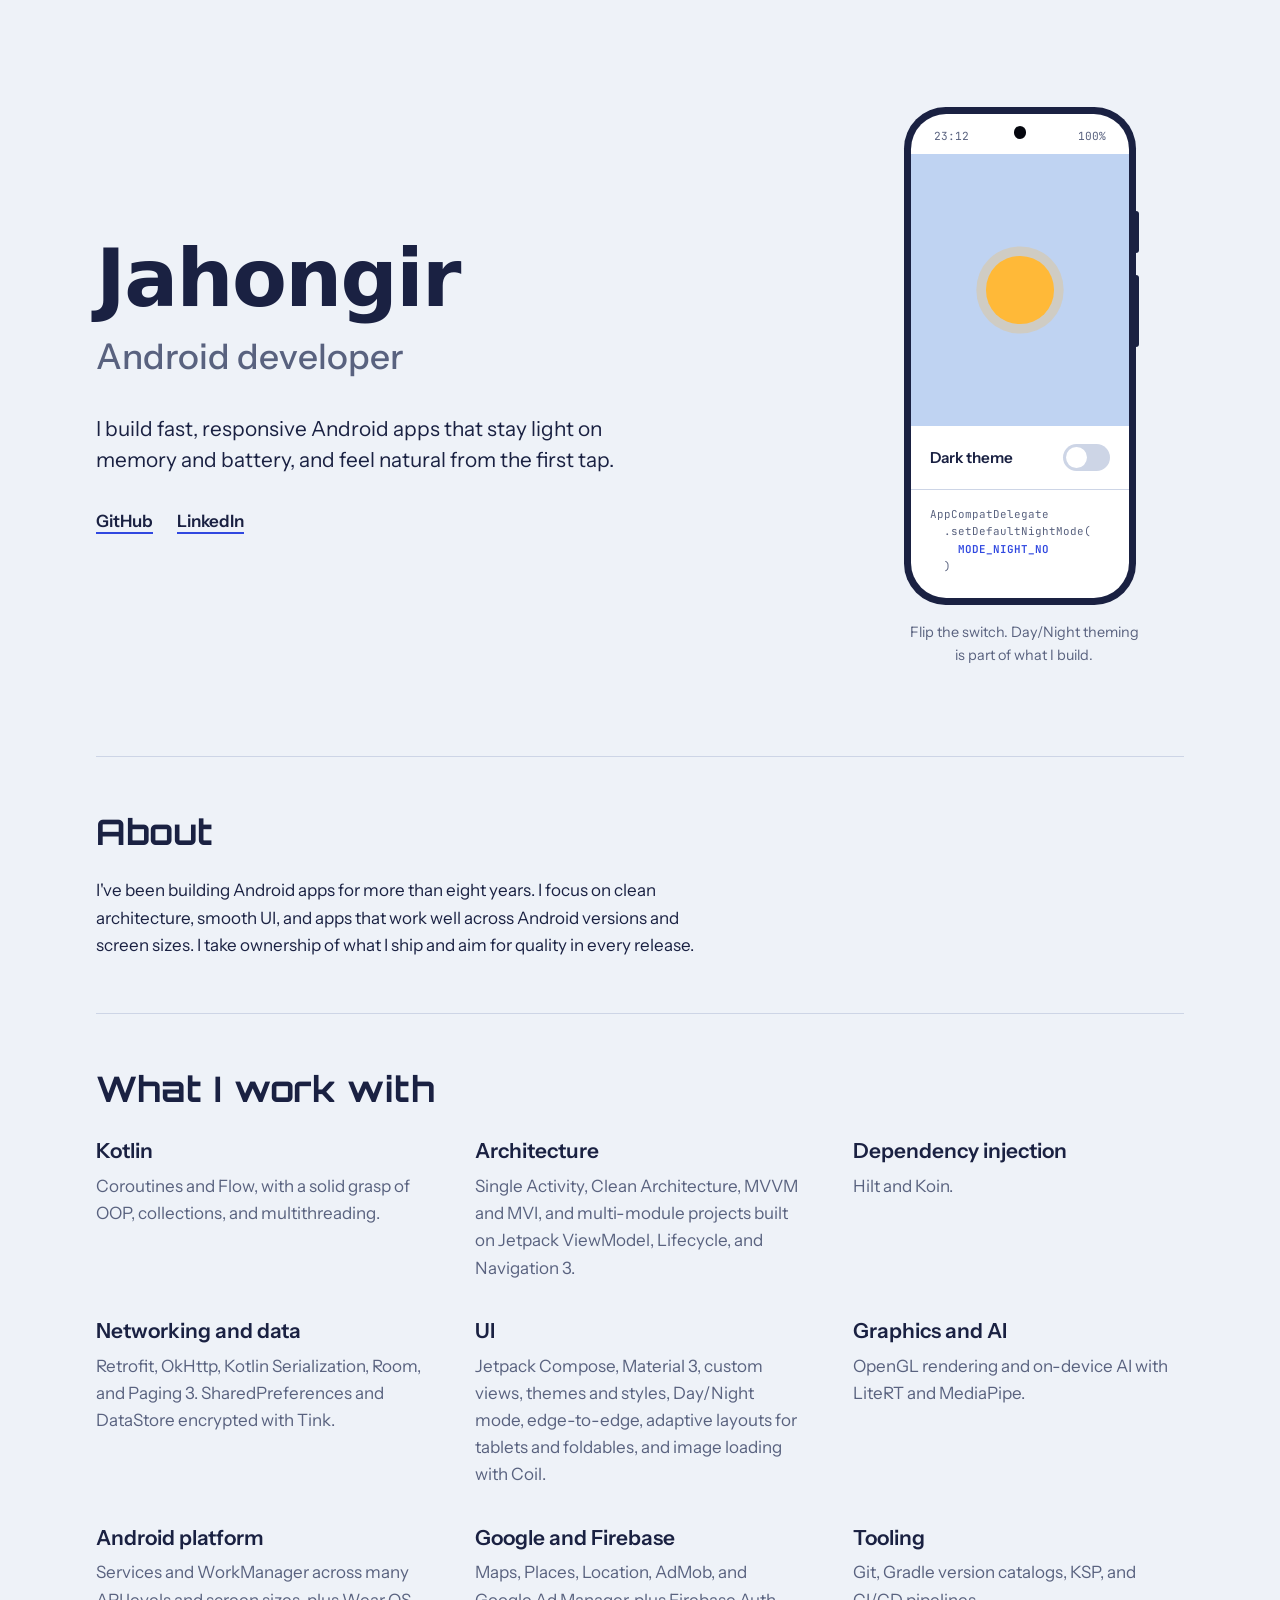
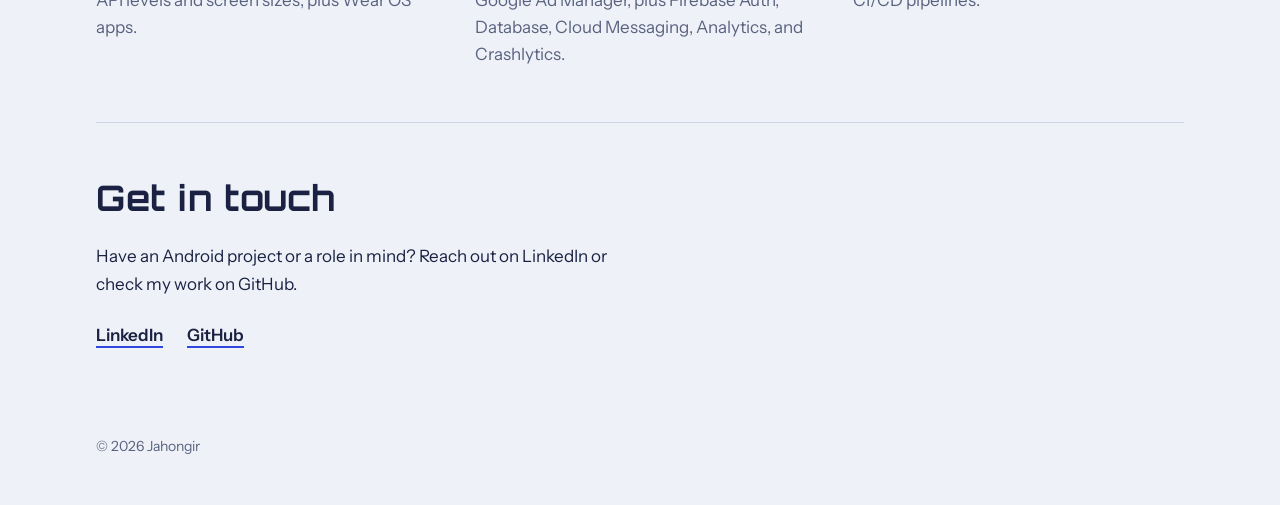
==== index.html @ 032006e1 "Update profile links" ====
<!DOCTYPE html>
<html lang="en">
<head>
<meta charset="utf-8">
<meta name="viewport" content="width=device-width, initial-scale=1, viewport-fit=cover">
<title>Jahongir · Android developer</title>
<meta name="description" content="Jahongir, Android developer building fast, responsive, memory-efficient apps.">
<link rel="icon" href="data:image/svg+xml,<svg xmlns='http://www.w3.org/2000/svg' viewBox='0 0 100 100'><text y='.9em' font-size='90'>📱</text></svg>">

<!-- Applies the saved or system theme before first paint to avoid a flash. -->
<script>
  (function () {
    var theme = null;
    try { theme = localStorage.getItem("theme"); } catch (e) {}
    if (theme !== "light" && theme !== "dark") {
      var prefersDark = window.matchMedia("(prefers-color-scheme: dark)").matches;
      theme = prefersDark ? "dark" : "light";
    }
    document.documentElement.dataset.theme = theme;
  })();
</script>

<link rel="preconnect" href="https://fonts.googleapis.com">
<link rel="preconnect" href="https://fonts.gstatic.com" crossorigin>
<link href="https://fonts.googleapis.com/css2?family=Google+Sans+Flex:opsz,wght,ROND@6..144,400..900,0..100&family=Orbitron:wght@500..900&family=Instrument+Sans:wght@400;500;600&family=JetBrains+Mono:wght@400;600&display=swap" rel="stylesheet">
<link rel="stylesheet" href="style.css">
</head>
<body>

<main class="wrap">

  <header class="hero">
    <div>
      <h1 class="name">Jahongir</h1>
      <p class="role">Android developer</p>
      <p class="intro">
        I build fast, responsive Android apps that stay light on memory
        and battery, and feel natural from the first tap.
      </p>
      <ul class="links">
        <li><a href="https://github.com/wixeless">GitHub</a></li>
        <li><a href="https://www.linkedin.com/in/wixeless">LinkedIn</a></li>
      </ul>
    </div>

    <figure class="device" aria-label="Theme switcher styled as a phone">
      <div class="phone">
        <div class="screen">
          <div class="status" aria-hidden="true"><span id="clock">12:00</span><span class="camera"></span><span>100%</span></div>
          <div class="sky" aria-hidden="true"><span class="orb"></span></div>
          <button class="setting" id="theme-switch" type="button" role="switch" aria-checked="false">
            <span>Dark theme</span>
            <span class="track" aria-hidden="true"><span class="knob"></span></span>
          </button>
          <pre class="code" aria-hidden="true">AppCompatDelegate
  .setDefaultNightMode(
    <b id="night-mode">MODE_NIGHT_NO</b>
  )</pre>
        </div>
      </div>
      <figcaption class="caption">Flip the switch. Day/Night theming is part of what I build.</figcaption>
    </figure>
  </header>

  <section class="about" aria-labelledby="about-title">
    <h2 id="about-title">About</h2>
    <p>
      I've been building Android apps for more than eight years. I focus on
      clean architecture, smooth UI, and apps that work well across Android
      versions and screen sizes. I take ownership of what I ship and aim for
      quality in every release.
    </p>
  </section>

  <section aria-labelledby="skills-title">
    <h2 id="skills-title">What I work with</h2>
    <dl class="skills">
      <div>
        <dt>Kotlin</dt>
        <dd>Coroutines and Flow, with a solid grasp of OOP, collections, and multithreading.</dd>
      </div>
      <div>
        <dt>Architecture</dt>
        <dd>Single Activity, Clean Architecture, MVVM and MVI, and multi-module projects built on Jetpack ViewModel, Lifecycle, and Navigation 3.</dd>
      </div>
      <div>
        <dt>Dependency injection</dt>
        <dd>Hilt and Koin.</dd>
      </div>
      <div>
        <dt>Networking and data</dt>
        <dd>Retrofit, OkHttp, Kotlin Serialization, Room, and Paging 3. SharedPreferences and DataStore encrypted with Tink.</dd>
      </div>
      <div>
        <dt>UI</dt>
        <dd>Jetpack Compose, Material 3, custom views, themes and styles, Day/Night mode, edge-to-edge, adaptive layouts for tablets and foldables, and image loading with Coil.</dd>
      </div>
      <div>
        <dt>Graphics and AI</dt>
        <dd>OpenGL rendering and on-device AI with LiteRT and MediaPipe.</dd>
      </div>
      <div>
        <dt>Android platform</dt>
        <dd>Services and WorkManager across many API levels and screen sizes, plus Wear OS apps.</dd>
      </div>
      <div>
        <dt>Google and Firebase</dt>
        <dd>Maps, Places, Location, AdMob, and Google Ad Manager, plus Firebase Auth, Database, Cloud Messaging, Analytics, and Crashlytics.</dd>
      </div>
      <div>
        <dt>Tooling</dt>
        <dd>Git, Gradle version catalogs, KSP, and CI/CD pipelines.</dd>
      </div>
    </dl>
  </section>

  <section class="contact" aria-labelledby="contact-title">
    <h2 id="contact-title">Get in touch</h2>
    <p>Have an Android project or a role in mind? Reach out on LinkedIn or check my work on GitHub.</p>
    <ul class="links">
      <li><a href="https://www.linkedin.com/in/wixeless">LinkedIn</a></li>
      <li><a href="https://github.com/wixeless">GitHub</a></li>
    </ul>
  </section>

  <footer>© <span id="year">2026</span> Jahongir</footer>

</main>

<script>
  const root = document.documentElement;
  const themeSwitch = document.getElementById("theme-switch");
  const nightMode = document.getElementById("night-mode");

  // Syncs the switch and the code sample with the current theme.
  function applyTheme(theme) {
    const isDark = theme === "dark";
    root.dataset.theme = theme;
    themeSwitch.setAttribute("aria-checked", String(isDark));
    nightMode.textContent = isDark ? "MODE_NIGHT_YES" : "MODE_NIGHT_NO";
  }

  function toggleTheme() {
    const nextTheme = root.dataset.theme === "dark" ? "light" : "dark";
    applyTheme(nextTheme);
    try { localStorage.setItem("theme", nextTheme); } catch (e) {}
  }

  const clock = document.getElementById("clock");
  // Time zones of regions where the 12-hour clock is the everyday format.
  const twelveHourZones = new Set([
    "America/New_York", "America/Chicago", "America/Denver", "America/Phoenix",
    "America/Los_Angeles", "America/Anchorage", "America/Juneau", "America/Adak",
    "America/Detroit", "America/Boise", "America/Menominee", "Pacific/Honolulu",
    "America/Toronto", "America/Vancouver", "America/Edmonton", "America/Winnipeg",
    "America/Halifax", "America/St_Johns", "America/Regina",
    "Pacific/Auckland", "Asia/Kolkata", "Asia/Calcutta", "Asia/Karachi",
    "Asia/Dhaka", "Asia/Manila", "Africa/Cairo"
  ]);
  const twelveHourZonePrefixes = [
    "Australia/", "America/Indiana/", "America/Kentucky/", "America/North_Dakota/"
  ];

  function usesTwelveHourClock(timeZone) {
    function hasPrefix(prefix) {
      return timeZone.startsWith(prefix);
    }

    if (twelveHourZones.has(timeZone)) {
      return true;
    }
    return twelveHourZonePrefixes.some(hasPrefix);
  }

  const visitorTimeZone = Intl.DateTimeFormat().resolvedOptions().timeZone;
  const isTwelveHour = usesTwelveHourClock(visitorTimeZone);
  const hourCycle = isTwelveHour ? "h12" : "h23";
  const clockOptions = { hour: "numeric", minute: "2-digit", hourCycle: hourCycle };
  const clockFormat = new Intl.DateTimeFormat([], clockOptions);

  function isNotDayPeriod(part) {
    return part.type !== "dayPeriod";
  }

  function partValue(part) {
    return part.value;
  }

  // Shows the visitor's local time in their region's clock format, without AM/PM.
  function updateClock() {
    const parts = clockFormat.formatToParts(new Date());
    const timeParts = parts.filter(isNotDayPeriod);
    clock.textContent = timeParts.map(partValue).join("").trim();
  }

  function startMinuteTicks() {
    updateClock();
    setInterval(updateClock, 60000);
  }

  themeSwitch.addEventListener("click", toggleTheme);
  applyTheme(root.dataset.theme || "light");

  updateClock();
  const msToNextMinute = 60000 - (Date.now() % 60000);
  setTimeout(startMinuteTicks, msToNextMinute);

  document.getElementById("year").textContent = new Date().getFullYear();
</script>

</body>
</html>
---- style.css ----
:root {
  --bg: #EEF2F8;
  --surface: #FFFFFF;
  --ink: #1A2142;
  --muted: #59627F;
  --accent: #3048E0;
  --line: #CDD5E6;
  --sky: #BFD3F2;

  --title: "Google Sans Flex", "Segoe UI", system-ui, sans-serif;
  --display: "Orbitron", "Eurostile", "Segoe UI", system-ui, sans-serif;
  --body: "Instrument Sans", "Segoe UI", system-ui, sans-serif;
  --mono: "JetBrains Mono", ui-monospace, "SFMono-Regular", Menlo, monospace;

  --step-0: 1.0625rem;
  --step-1: 1.3rem;
  --step-2: clamp(1.6rem, 1.2rem + 1.6vw, 2.2rem);
  --step-3: clamp(2.6rem, 1.2rem + 5vw, 5rem);

  color-scheme: light;
  box-sizing: border-box;
  padding-top: env(safe-area-inset-top, 0px);
  padding-bottom: env(safe-area-inset-bottom, 0px);
}

:root[data-theme="dark"] {
  --bg: #151A35;
  --surface: #1F2548;
  --ink: #E7EAF6;
  --muted: #9AA2C4;
  --accent: #FFC65C;
  --line: #2F3766;
  --sky: #262E5C;
  color-scheme: dark;
}

/* Fallback when scripts are disabled. */
@media (prefers-color-scheme: dark) {
  :root:not([data-theme]) {
    --bg: #151A35;
    --surface: #1F2548;
    --ink: #E7EAF6;
    --muted: #9AA2C4;
    --accent: #FFC65C;
    --line: #2F3766;
    --sky: #262E5C;
    color-scheme: dark;
  }
}

*, *::before, *::after { box-sizing: inherit; }

html { scroll-padding-top: env(safe-area-inset-top, 0px); }

body {
  margin: 0;
  background: var(--bg);
  color: var(--ink);
  font-family: var(--body);
  font-size: var(--step-0);
  line-height: 1.6;
  transition: background-color 400ms ease, color 400ms ease;
}

a { color: inherit; }

:focus-visible {
  outline: 3px solid var(--accent);
  outline-offset: 3px;
  border-radius: 4px;
}

.wrap {
  width: min(100% - 2.5rem, 68rem);
  margin-inline: auto;
}

/* Hero */

.hero {
  display: grid;
  grid-template-columns: 1fr auto;
  gap: clamp(2rem, 6vw, 5rem);
  align-items: center;
  padding-block: clamp(3rem, 10vh, 7rem) clamp(3rem, 8vh, 5rem);
}

.name {
  margin: 0;
  font-family: var(--title);
  font-size: var(--step-3);
  font-variation-settings: "opsz" 144, "ROND" 100;
  line-height: 1;
  letter-spacing: -0.02em;
}

.role {
  margin: 0.6rem 0 0;
  font-family: var(--body);
  font-size: var(--step-2);
  font-weight: 500;
  color: var(--muted);
}

.intro {
  max-width: 34rem;
  margin: 1.75rem 0 2rem;
  font-size: var(--step-1);
  line-height: 1.5;
}

.links {
  display: flex;
  flex-wrap: wrap;
  gap: 0.75rem 1.5rem;
  margin: 0;
  padding: 0;
  list-style: none;
}

.links a {
  font-weight: 600;
  text-decoration-color: var(--accent);
  text-decoration-thickness: 2px;
  text-underline-offset: 5px;
}

.links a:hover { color: var(--accent); }

/* Phone */

.device { text-align: center; }

.phone {
  position: relative;
  width: 14.5rem;
  padding: 0.45rem;
  border-radius: 2.6rem;
  background: var(--ink);
  transition: background-color 400ms ease;
}

/* Power and volume buttons on the right edge. */
.phone::before,
.phone::after {
  content: "";
  position: absolute;
  right: -0.2rem;
  width: 0.2rem;
  border-radius: 0 0.2rem 0.2rem 0;
  background: var(--ink);
  transition: background-color 400ms ease;
}

.phone::before { top: 6.5rem; height: 2.6rem; }
.phone::after { top: 10.5rem; height: 4.5rem; }

.screen {
  display: flex;
  flex-direction: column;
  aspect-ratio: 9 / 20;
  overflow: hidden;
  border-radius: 2.2rem;
  background: var(--surface);
  text-align: left;
  transition: background-color 400ms ease;
}

.status {
  position: relative;
  display: flex;
  justify-content: space-between;
  padding: 0.85rem 1.4rem 0.5rem;
  font-family: var(--mono);
  font-size: 0.7rem;
  color: var(--muted);
}

.camera {
  position: absolute;
  top: 0.75rem;
  left: 50%;
  width: 0.8rem;
  height: 0.8rem;
  margin-left: -0.4rem;
  border-radius: 50%;
  background: #05070F;
}

.sky {
  position: relative;
  flex: 1;
  min-height: 9rem;
  background: var(--sky);
  transition: background-color 400ms ease;
}

.orb {
  position: absolute;
  top: 50%;
  left: 50%;
  margin-top: -2.1rem;
  width: 4.2rem;
  height: 4.2rem;
  margin-left: -2.1rem;
  border-radius: 50%;
  background: #FFB938;
  box-shadow: 0 0 0 0.6rem rgba(255, 185, 56, 0.25);
  transition: background-color 500ms ease, box-shadow 500ms ease;
}

/* The inset shadow cuts the sun into a crescent moon. */
:root[data-theme="dark"] .orb {
  background: transparent;
  box-shadow: inset -1.1rem -0.5rem 0 0 var(--accent);
}

.setting {
  display: flex;
  width: 100%;
  align-items: center;
  justify-content: space-between;
  gap: 1rem;
  padding: 1.1rem 1.2rem;
  border: 0;
  border-bottom: 1px solid var(--line);
  background: none;
  color: var(--ink);
  font: 600 0.95rem var(--body);
  text-align: left;
  cursor: pointer;
}

.track {
  position: relative;
  flex: none;
  width: 2.9rem;
  height: 1.7rem;
  border-radius: 1rem;
  background: var(--line);
  transition: background-color 250ms ease;
}

.knob {
  position: absolute;
  top: 0.2rem;
  left: 0.2rem;
  width: 1.3rem;
  height: 1.3rem;
  border-radius: 50%;
  background: var(--surface);
  transition: transform 250ms ease;
}

.setting[aria-checked="true"] .track { background: var(--accent); }
.setting[aria-checked="true"] .knob { transform: translateX(1.2rem); }

.code {
  margin: 0;
  padding: 1rem 1.2rem 1.4rem;
  font-family: var(--mono);
  font-size: 0.68rem;
  line-height: 1.6;
  color: var(--muted);
  white-space: pre;
  overflow-x: auto;
}

.code b {
  font-weight: 600;
  color: var(--accent);
}

.caption {
  max-width: 15rem;
  margin: 1rem auto 0;
  font-size: 0.9rem;
  color: var(--muted);
}

/* Sections */

section {
  padding-block: clamp(2.5rem, 6vh, 4rem);
  border-top: 1px solid var(--line);
}

h2 {
  margin: 0 0 1.5rem;
  font-family: var(--display);
  font-size: var(--step-2);
  font-weight: 700;
  line-height: 1.2;
  letter-spacing: 0.02em;
}

.about p {
  max-width: 38rem;
  margin: 0;
}

.skills {
  display: grid;
  grid-template-columns: repeat(auto-fit, minmax(17rem, 1fr));
  gap: 2rem 3rem;
  margin: 0;
}

.skills dt {
  font-family: var(--body);
  font-size: var(--step-1);
  font-weight: 600;
}

.skills dd {
  margin: 0.35rem 0 0;
  color: var(--muted);
}

.contact p {
  max-width: 34rem;
  margin: 0 0 1.5rem;
}

footer {
  padding-block: 2rem 3rem;
  font-size: 0.875rem;
  color: var(--muted);
}

@media (max-width: 760px) {
  .hero { grid-template-columns: 1fr; }
  .device { justify-self: start; }
  .caption { margin-inline: 0; text-align: left; }
}

@media (prefers-reduced-motion: reduce) {
  *, *::before, *::after { transition: none !important; }
}
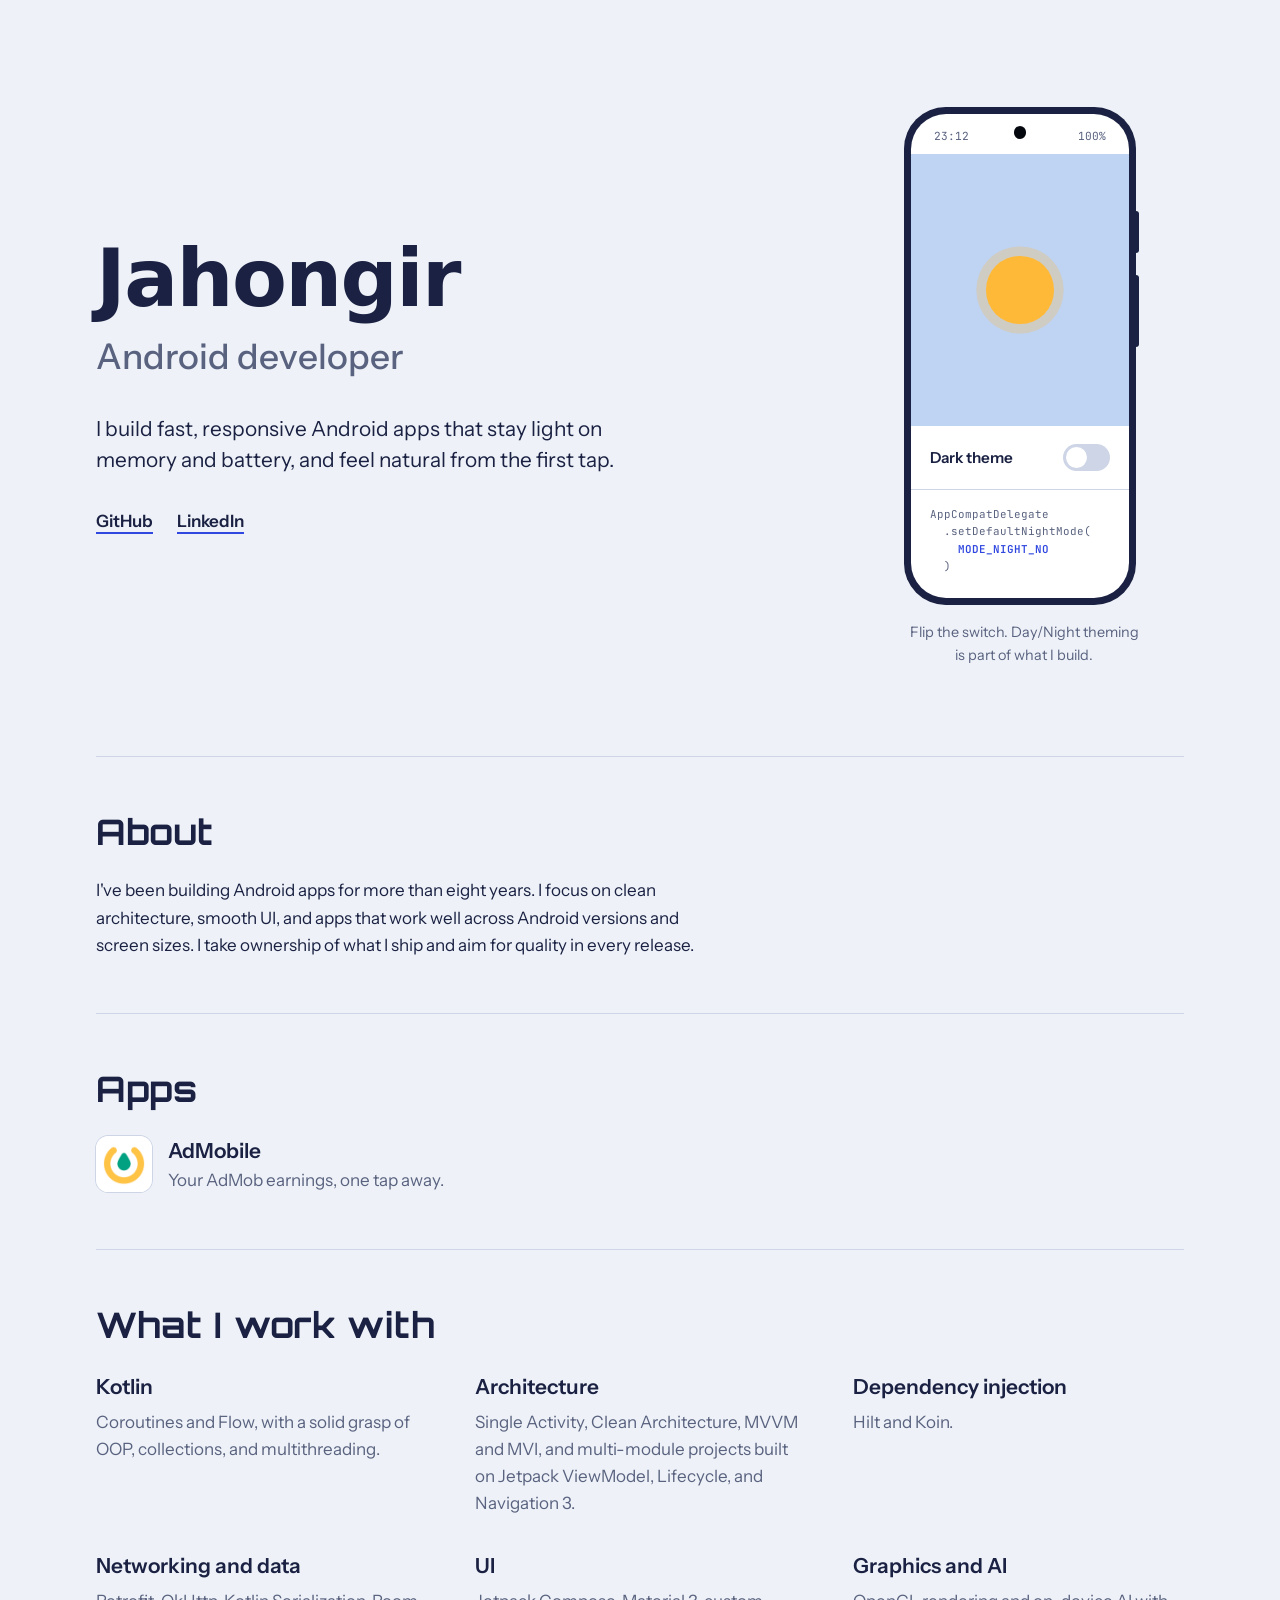
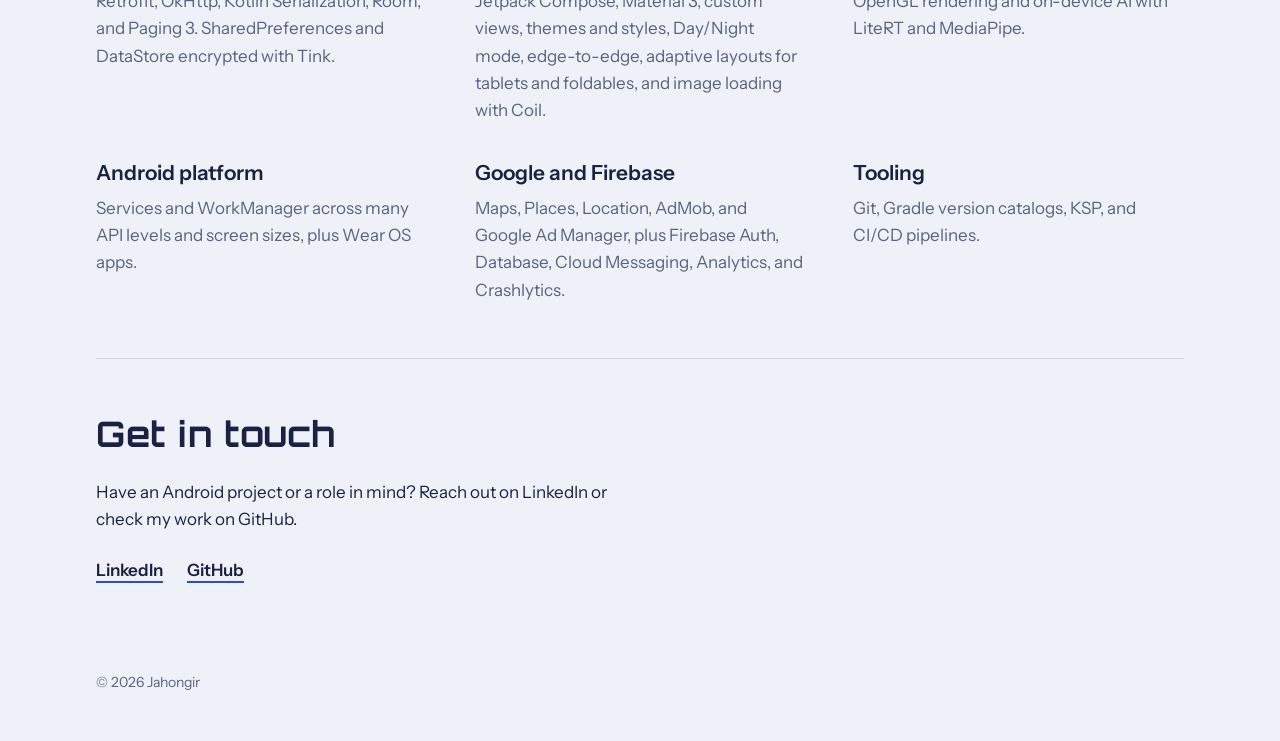
==== commit ae35d9bd: "Update styles, add link to app" ====
--- a/index.html
+++ b/index.html
@@ -72,6 +72,21 @@
     </p>
   </section>
 
+  <section aria-labelledby="apps-title">
+    <h2 id="apps-title">Apps</h2>
+    <ul class="apps-list">
+      <li>
+        <a class="app" href="apps/admobile/">
+          <img src="apps/admobile/images/icon.png" alt="" width="56" height="56">
+          <span>
+            <span class="app-name">AdMobile</span>
+            <span class="app-desc">Your AdMob earnings, one tap away.</span>
+          </span>
+        </a>
+      </li>
+    </ul>
+  </section>
+
   <section aria-labelledby="skills-title">
     <h2 id="skills-title">What I work with</h2>
     <dl class="skills">
--- a/style.css
+++ b/style.css
@@ -299,6 +299,43 @@
   margin: 0;
 }
 
+.apps-list {
+  display: grid;
+  grid-template-columns: repeat(auto-fit, minmax(17rem, 1fr));
+  gap: 1.5rem 3rem;
+  margin: 0;
+  padding: 0;
+  list-style: none;
+}
+
+.app {
+  display: flex;
+  align-items: center;
+  gap: 1rem;
+  text-decoration: none;
+}
+
+.app img {
+  flex: none;
+  width: 3.5rem;
+  height: 3.5rem;
+  border-radius: 22%;
+  box-shadow: 0 0 0 1px var(--line);
+}
+
+.app-name {
+  display: block;
+  font-size: var(--step-1);
+  font-weight: 600;
+}
+
+.app-desc {
+  display: block;
+  color: var(--muted);
+}
+
+.app:hover .app-name { color: var(--accent); }
+
 .skills {
   display: grid;
   grid-template-columns: repeat(auto-fit, minmax(17rem, 1fr));
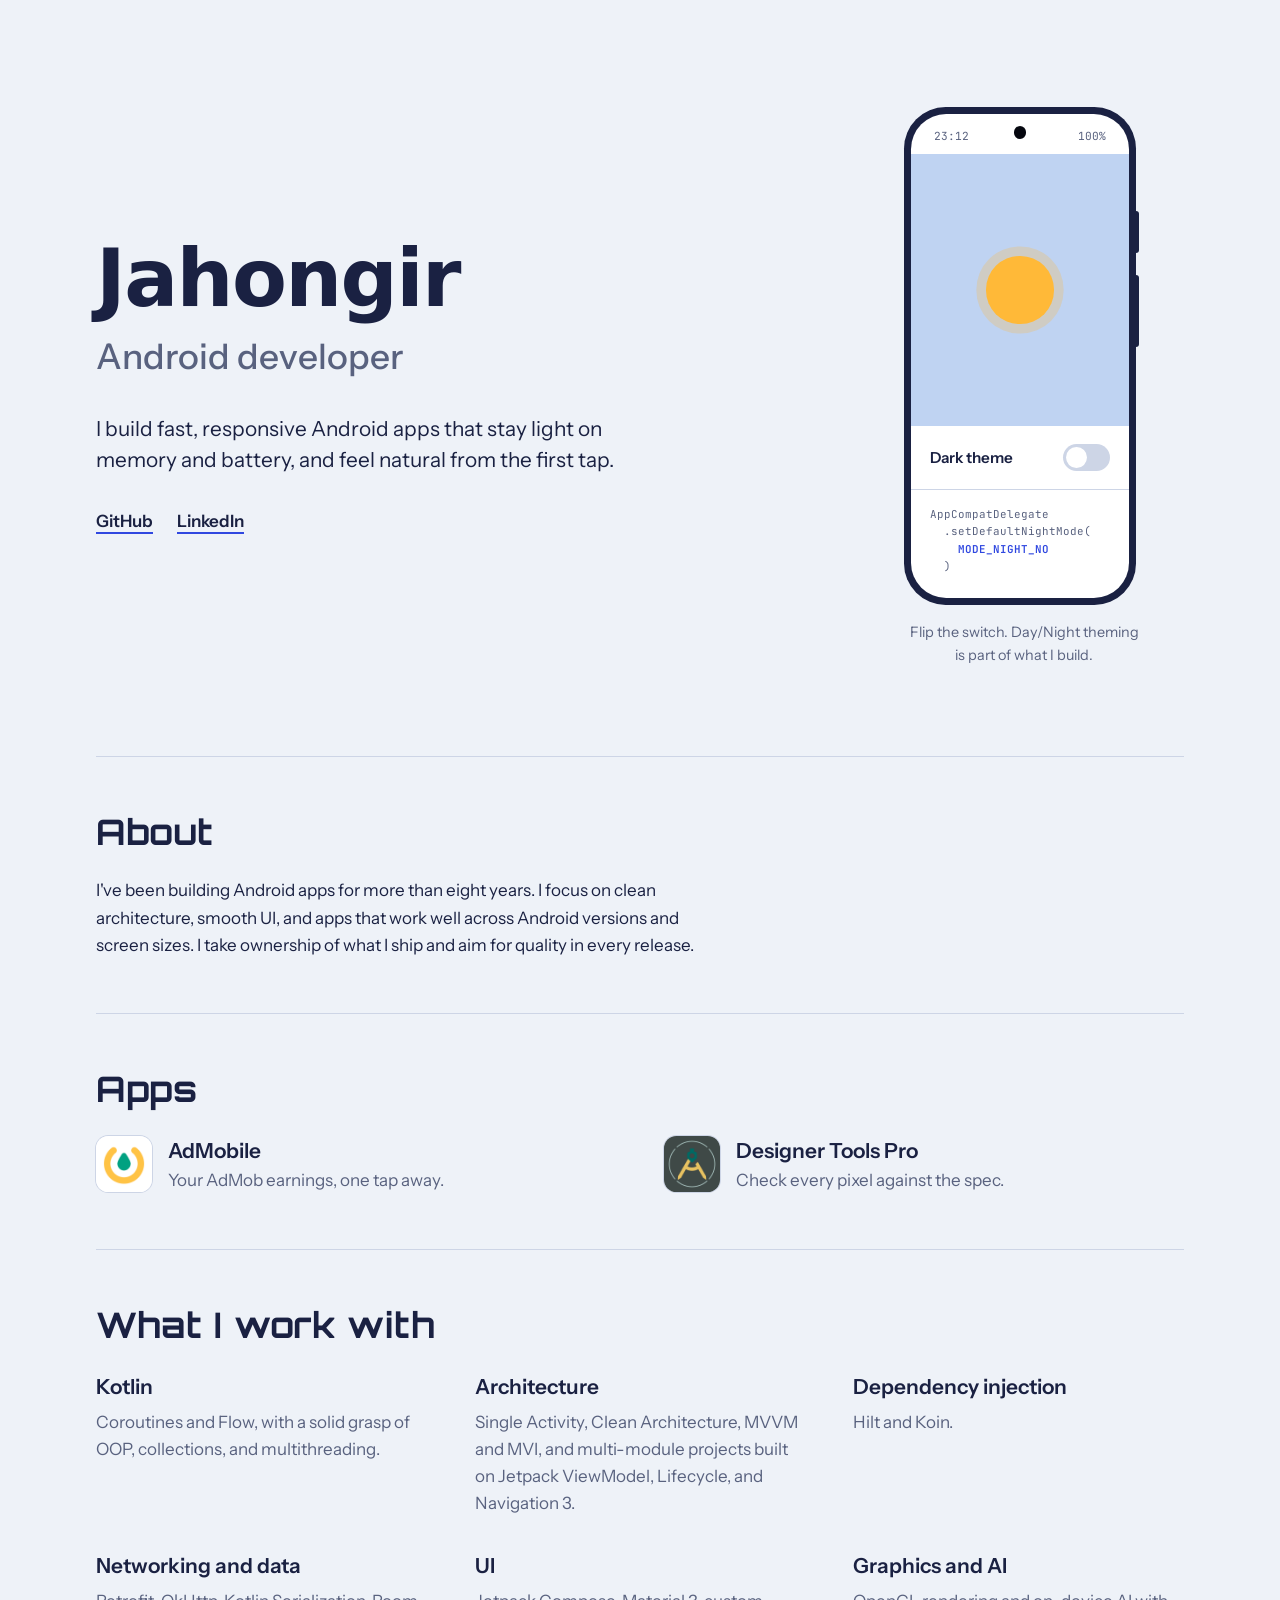
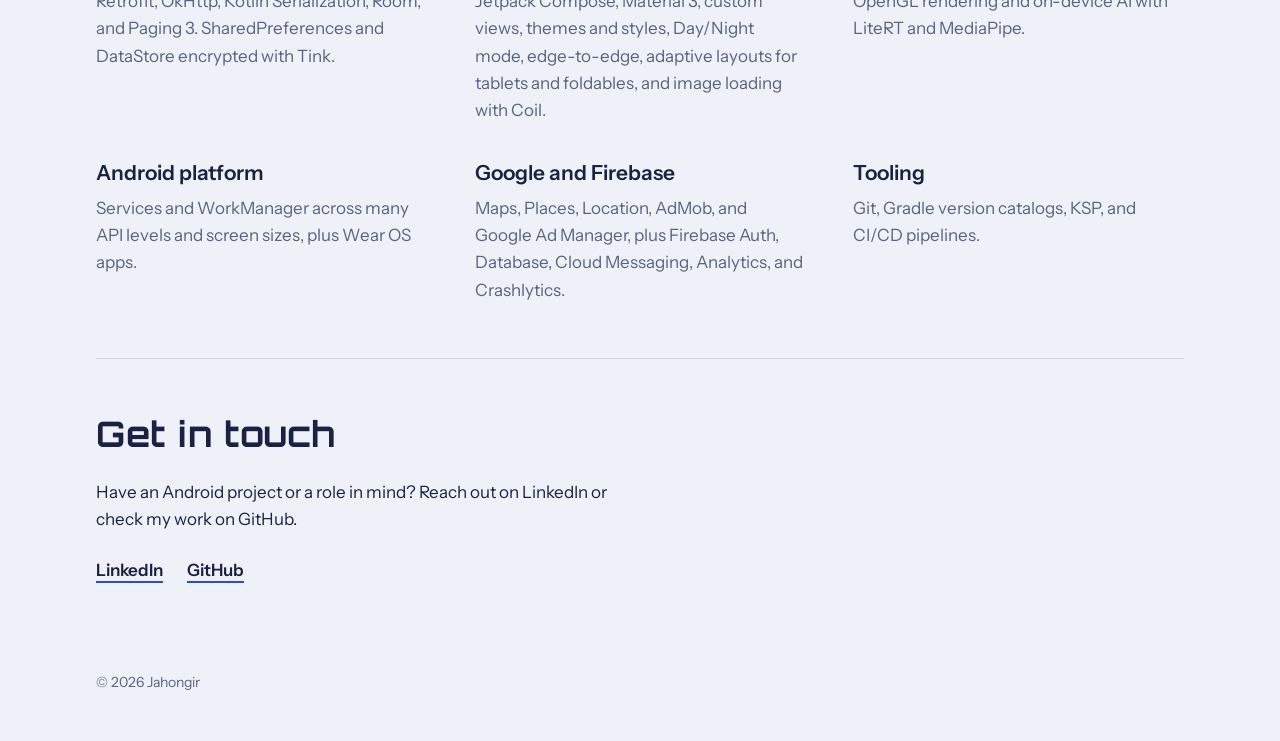
==== commit 28caa623: "Add Designer tools app" ====
--- a/index.html
+++ b/index.html
@@ -84,6 +84,15 @@
           </span>
         </a>
       </li>
+      <li>
+        <a class="app" href="apps/designertools/">
+          <img src="apps/designertools/images/icon.png" alt="" width="56" height="56">
+          <span>
+            <span class="app-name">Designer Tools Pro</span>
+            <span class="app-desc">Check every pixel against the spec.</span>
+          </span>
+        </a>
+      </li>
     </ul>
   </section>
 
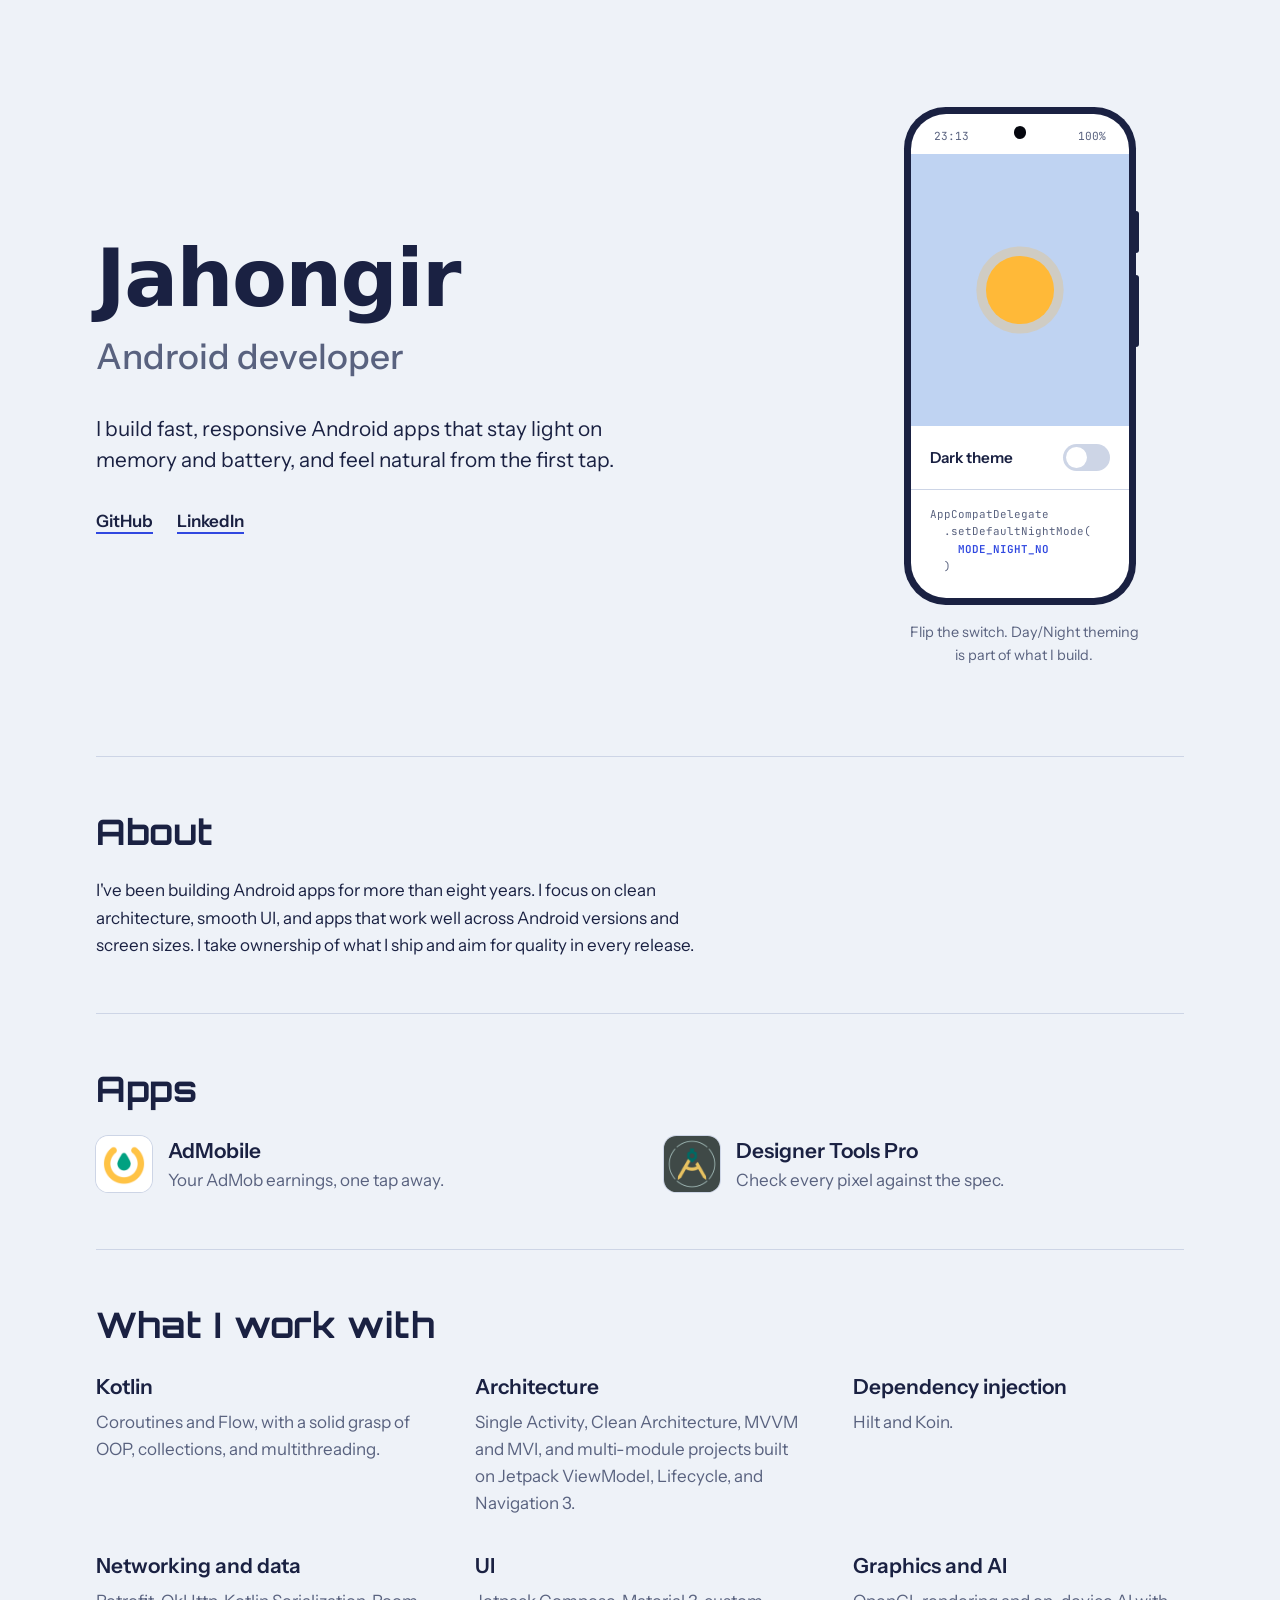
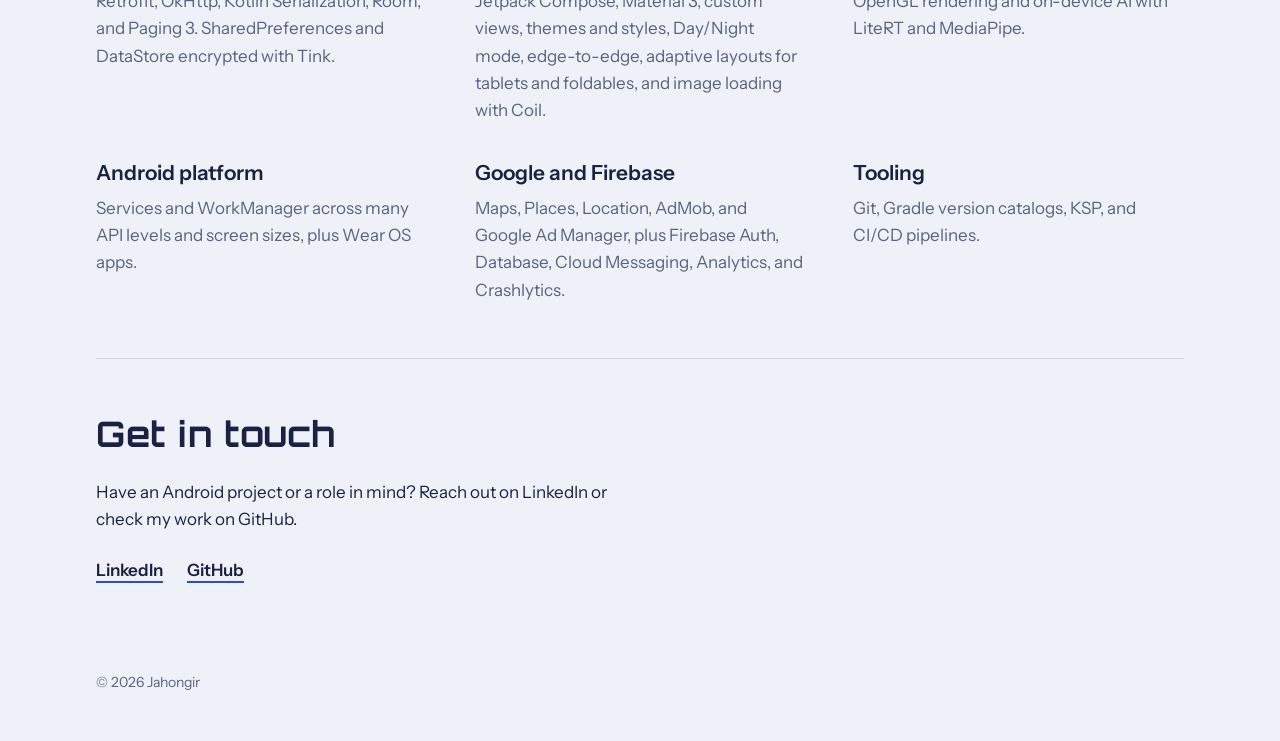
==== commit 4df16941: "Add Yandex ads" ====
--- a/index.html
+++ b/index.html
@@ -20,10 +20,27 @@
   })();
 </script>
 
+<!-- Yandex Autoplacement 20341322 -->
+<script src="https://yandex.ru/ads/system/context.js" async></script>
+<script data-page-id="20341322" src="https://yandex.ru/ads/system/ap-loader.js" async></script>
+
 <link rel="preconnect" href="https://fonts.googleapis.com">
 <link rel="preconnect" href="https://fonts.gstatic.com" crossorigin>
 <link href="https://fonts.googleapis.com/css2?family=Google+Sans+Flex:opsz,wght,ROND@6..144,400..900,0..100&family=Orbitron:wght@500..900&family=Instrument+Sans:wght@400;500;600&family=JetBrains+Mono:wght@400;600&display=swap" rel="stylesheet">
 <link rel="stylesheet" href="style.css">
+<!-- Yandex.Metrika counter -->
+<script type="text/javascript">
+    (function(m,e,t,r,i,k,a){
+        m[i]=m[i]||function(){(m[i].a=m[i].a||[]).push(arguments)};
+        m[i].l=1*new Date();
+        for (var j = 0; j < document.scripts.length; j++) {if (document.scripts[j].src === r) { return; }}
+        k=e.createElement(t),a=e.getElementsByTagName(t)[0],k.async=1,k.src=r,a.parentNode.insertBefore(k,a)
+    })(window, document,'script','https://mc.yandex.ru/metrika/tag.js?id=114090503', 'ym');
+
+    ym(114090503, 'init', {ssr:true, webvisor:true, clickmap:true, ecommerce:"dataLayer", referrer: document.referrer, url: location.href, accurateTrackBounce:true, trackLinks:true});
+</script>
+<noscript><div><img src="https://mc.yandex.ru/watch/114090503" style="position:absolute; left:-9999px;" alt="" /></div></noscript>
+<!-- /Yandex.Metrika counter -->
 </head>
 <body>
 
@@ -39,7 +56,7 @@
       </p>
       <ul class="links">
         <li><a href="https://github.com/wixeless">GitHub</a></li>
-        <li><a href="https://www.linkedin.com/in/wixeless">LinkedIn</a></li>
+        <li><a href="https://www.linkedin.com">LinkedIn</a></li>
       </ul>
     </div>
 
@@ -142,7 +159,7 @@
     <h2 id="contact-title">Get in touch</h2>
     <p>Have an Android project or a role in mind? Reach out on LinkedIn or check my work on GitHub.</p>
     <ul class="links">
-      <li><a href="https://www.linkedin.com/in/wixeless">LinkedIn</a></li>
+      <li><a href="https://www.linkedin.com">LinkedIn</a></li>
       <li><a href="https://github.com/wixeless">GitHub</a></li>
     </ul>
   </section>
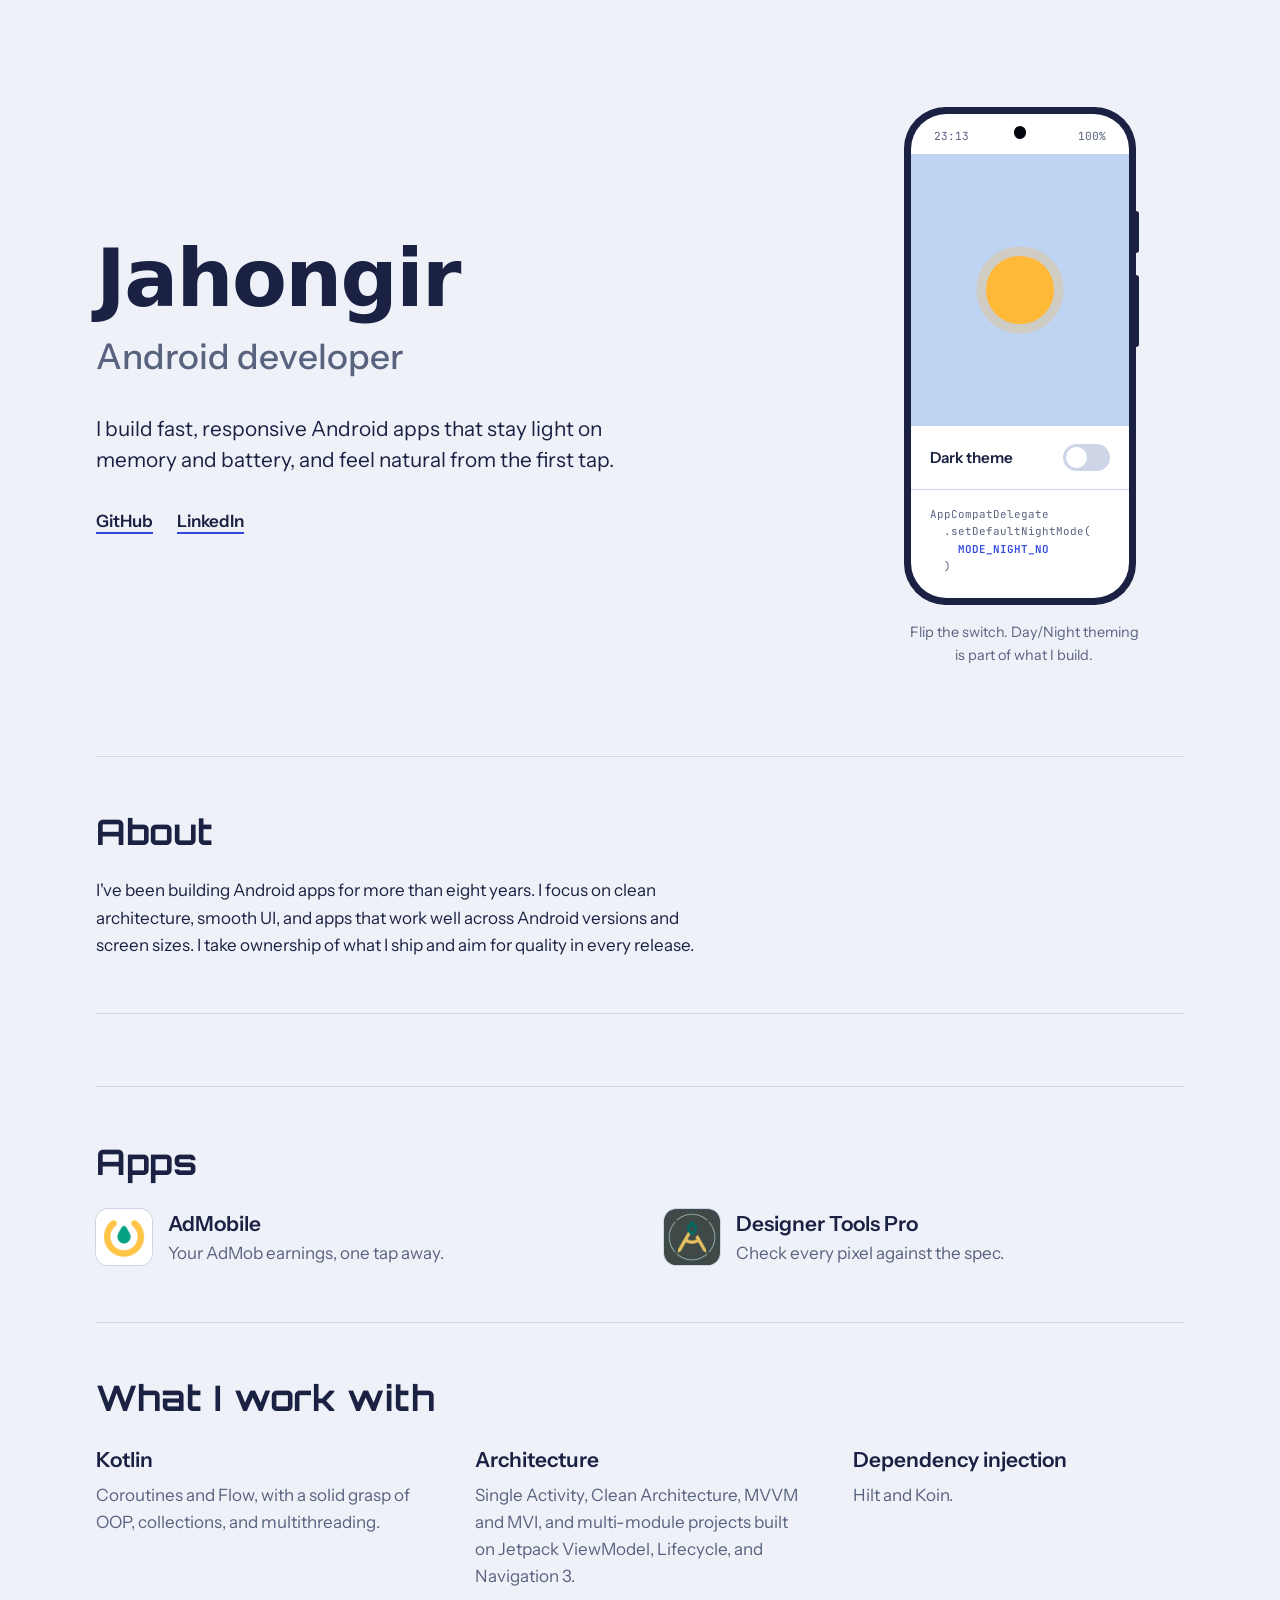
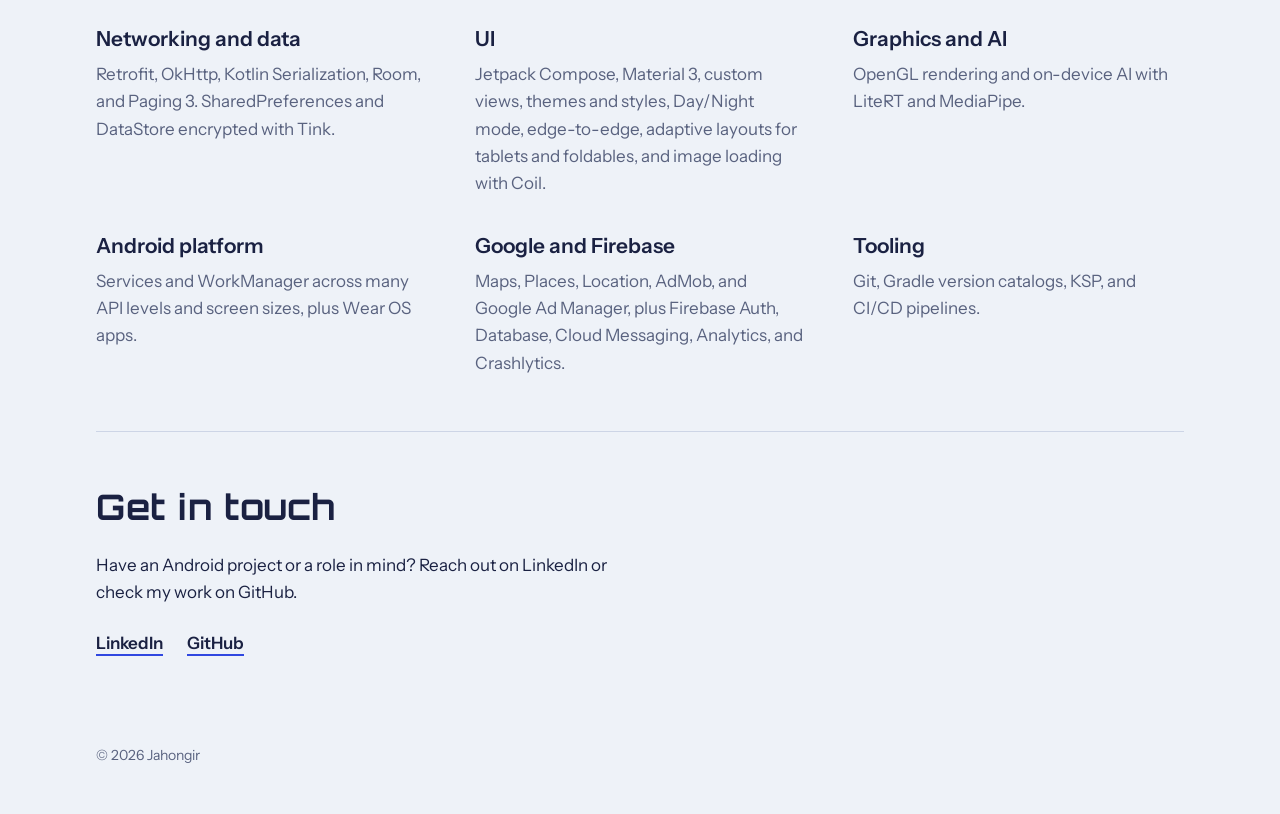
==== commit 6641ef23: "Update Yandex" ====
--- a/index.html
+++ b/index.html
@@ -20,7 +20,8 @@
   })();
 </script>
 
-<!-- Yandex Autoplacement 20341322 -->
+<!-- Yandex.RTB & Autoplacement 20341322 -->
+<script>window.yaContextCb=window.yaContextCb||[]</script>
 <script src="https://yandex.ru/ads/system/context.js" async></script>
 <script data-page-id="20341322" src="https://yandex.ru/ads/system/ap-loader.js" async></script>
 
@@ -88,6 +89,19 @@
       quality in every release.
     </p>
   </section>
+
+  <!-- Yandex.RTB R-A-20341322-9 -->
+  <div class="ad-slot" aria-label="Advertisement">
+    <div id="yandex_rtb_R-A-20341322-9"></div>
+    <script>
+      window.yaContextCb.push(() => {
+        Ya.Context.AdvManager.render({
+          "blockId": "R-A-20341322-9",
+          "renderTo": "yandex_rtb_R-A-20341322-9"
+        });
+      });
+    </script>
+  </div>
 
   <section aria-labelledby="apps-title">
     <h2 id="apps-title">Apps</h2>
--- a/style.css
+++ b/style.css
@@ -299,6 +299,11 @@
   margin: 0;
 }
 
+.ad-slot {
+  padding-block: clamp(1.5rem, 4vh, 2.5rem);
+  border-top: 1px solid var(--line);
+}
+
 .apps-list {
   display: grid;
   grid-template-columns: repeat(auto-fit, minmax(17rem, 1fr));
